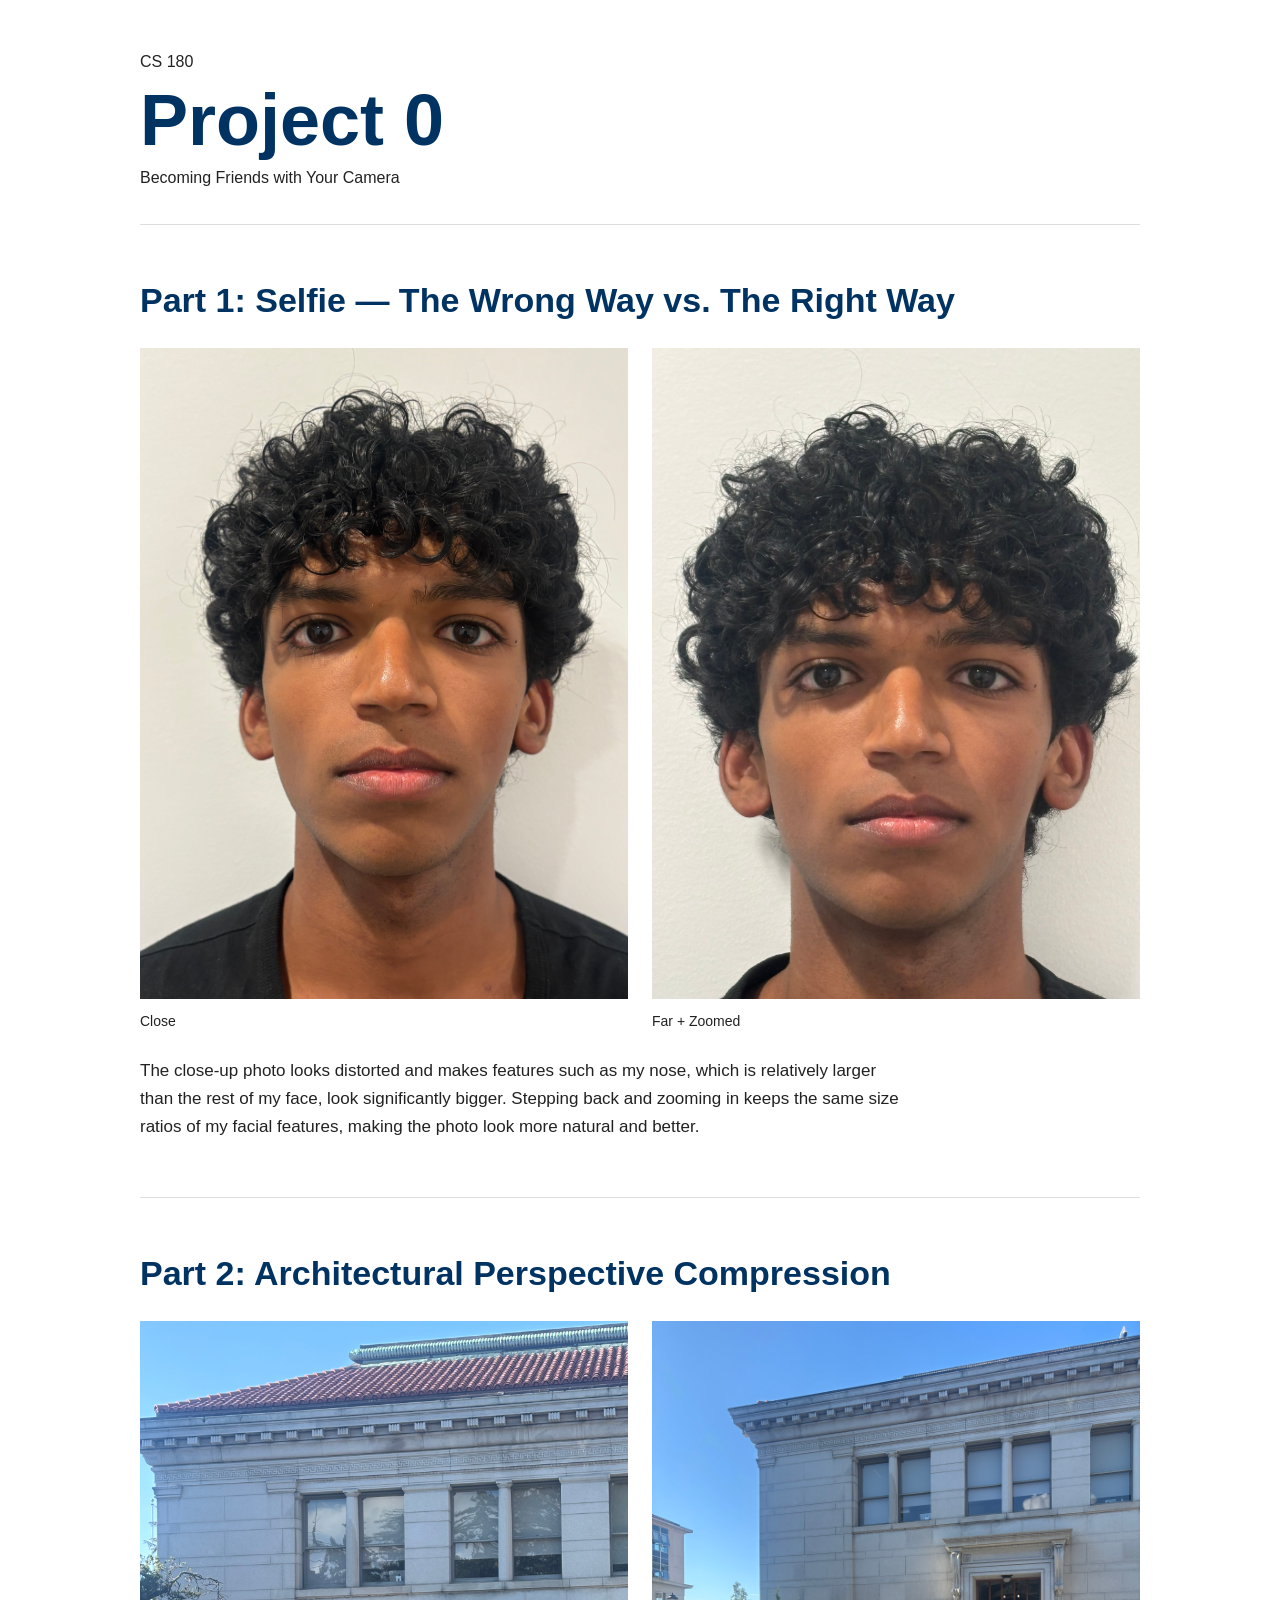
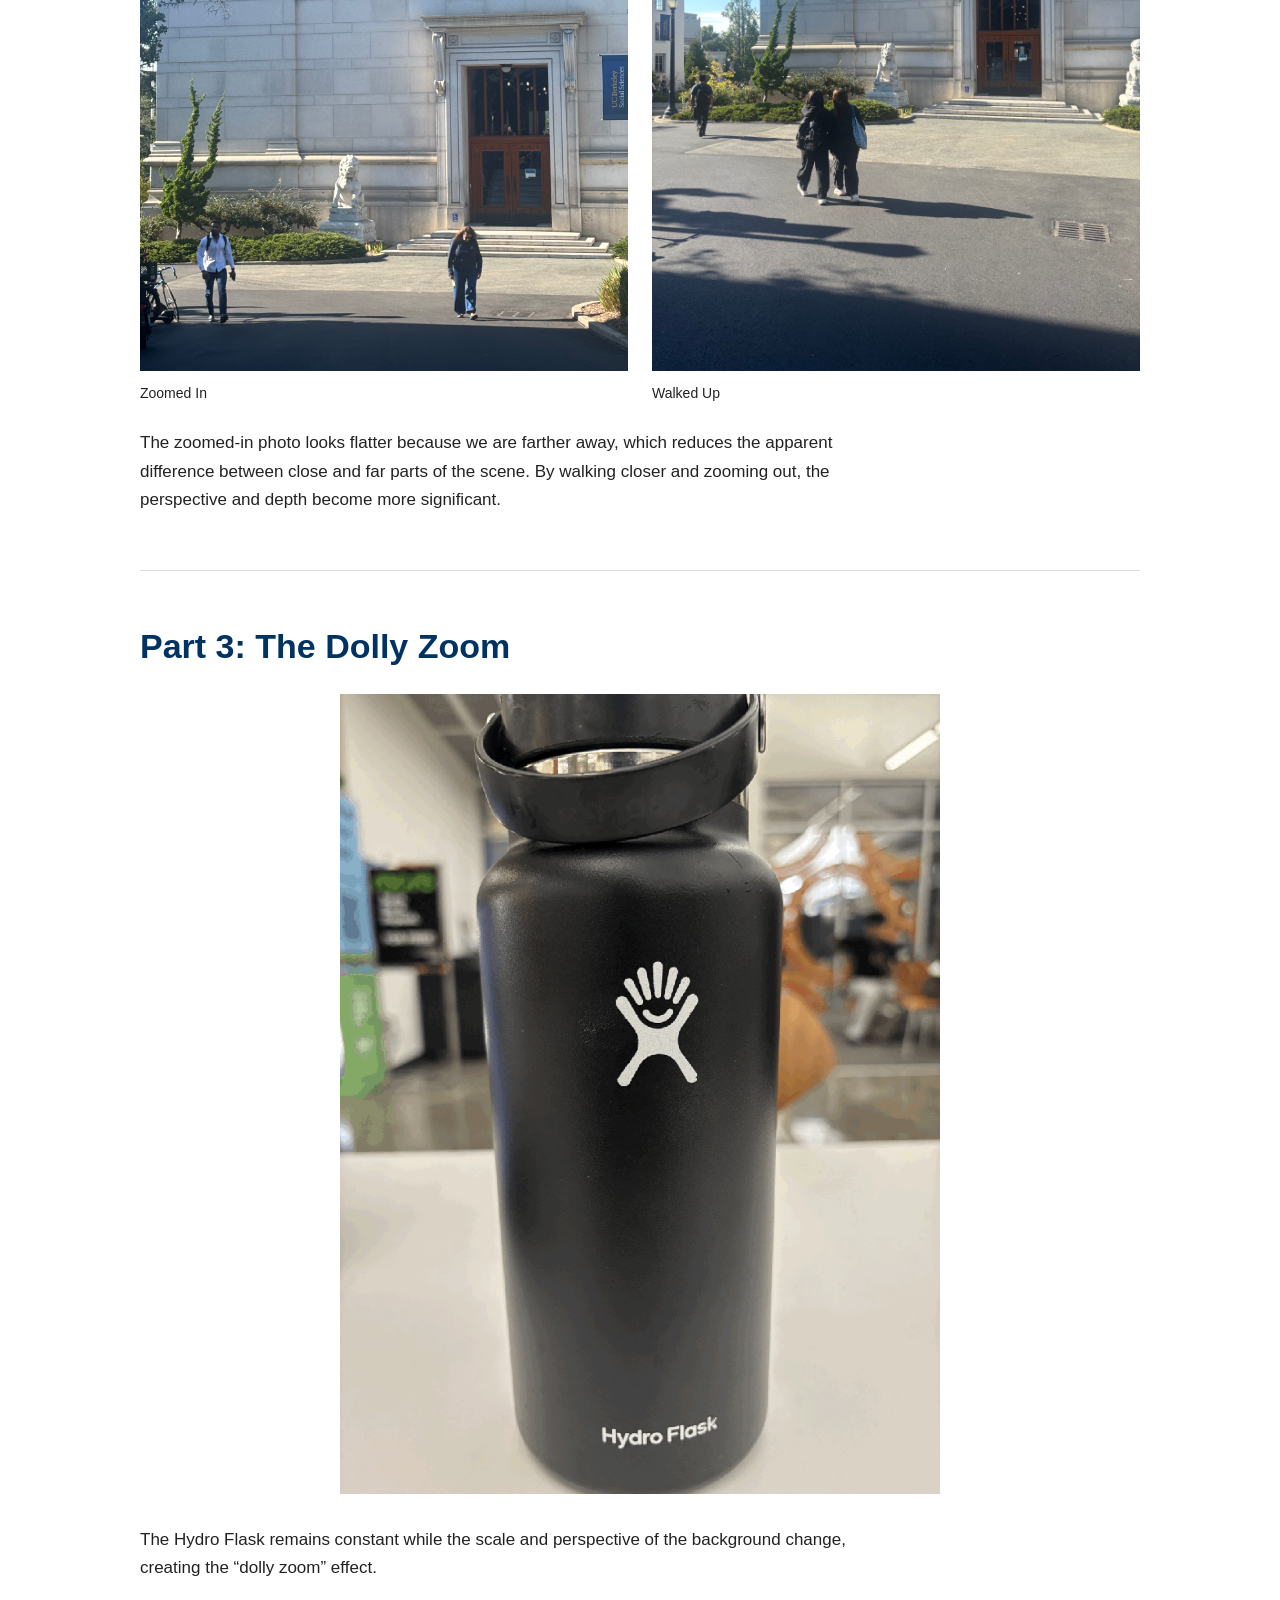
==== index.html @ 65614799 "Add files via upload" ====
<!doctype html>
<html lang="en">
  <head>
    <meta charset="utf-8" />
    <meta name="viewport" content="width=device-width, initial-scale=1" />
    <title>CS 180 — Project 0</title>
    <link rel="stylesheet" href="styles.css" />
  </head>
  <body>
    <main>
      <header>
        <p>CS 180</p>
        <h1>Project 0</h1>
        <p>Becoming Friends with Your Camera</p>
      </header>

      <section>
        <h2>Part 1: Selfie — The Wrong Way vs. The Right Way</h2>
        <div class="image-grid">
          <figure>
            <img src="part-1-close.jpg" alt="Close portrait" />
            <figcaption>Close</figcaption>
          </figure>
          <figure>
            <img src="part-1-far.jpg" alt="Far and zoomed portrait" />
            <figcaption>Far + Zoomed</figcaption>
          </figure>
        </div>
        <p class="explanation">
          The close-up photo looks distorted and makes features such as my nose,
          which is relatively larger than the rest of my face, look significantly
          bigger. Stepping back and zooming in keeps the same size ratios of my
          facial features, making the photo look more natural and better.
        </p>
      </section>

      <section>
        <h2>Part 2: Architectural Perspective Compression</h2>
        <div class="image-grid">
          <figure>
            <img src="part-2-zoomed.jpg" alt="Zoomed-in building" />
            <figcaption>Zoomed In</figcaption>
          </figure>
          <figure>
            <img src="part-2-walked.jpg" alt="Building photographed from closer" />
            <figcaption>Walked Up</figcaption>
          </figure>
        </div>
        <p class="explanation">
          The zoomed-in photo looks flatter because we are farther away, which
          reduces the apparent difference between close and far parts of the
          scene. By walking closer and zooming out, the perspective and depth
          become more significant.
        </p>
      </section>

      <section>
        <h2>Part 3: The Dolly Zoom</h2>
        <figure class="gif">
          <img src="dolly-zoom.gif" alt="Dolly zoom animation" />
        </figure>
        <p class="explanation">
          The Hydro Flask remains constant while the scale and perspective of the
          background change, creating the “dolly zoom” effect.
        </p>
      </section>
    </main>
  </body>
</html>
---- styles.css ----
:root {
  font-family: Arial, Helvetica, sans-serif;
  color: #222;
  background: #fff;
}

* {
  box-sizing: border-box;
}

body {
  margin: 0;
}

main {
  width: min(1000px, calc(100% - 32px));
  margin: 0 auto;
  padding: 48px 0 80px;
}

header {
  padding-bottom: 32px;
  border-bottom: 1px solid #ddd;
}

header p {
  margin: 5px 0;
}

h1 {
  margin: 8px 0;
  color: #003262;
  font-size: clamp(42px, 8vw, 72px);
}

section {
  padding: 56px 0;
  border-bottom: 1px solid #ddd;
}

h2 {
  margin: 0 0 28px;
  color: #003262;
  font-size: clamp(24px, 4vw, 34px);
}

.image-grid {
  display: grid;
  grid-template-columns: repeat(2, minmax(0, 1fr));
  gap: 24px;
}

figure {
  margin: 0;
}

figure img,
.fallback {
  width: 100%;
  aspect-ratio: 3 / 4;
  object-fit: contain;
  background: #f2f2f2;
}

.fallback {
  display: grid;
  place-items: center;
  color: #003262;
  border: 1px solid #ddd;
}

.fallback[hidden] {
  display: none;
}

figcaption {
  margin-top: 10px;
  font-size: 14px;
}

.gif {
  max-width: 600px;
  margin: 0 auto;
}

.gif img {
  height: auto;
  aspect-ratio: auto;
  background: transparent;
}

.explanation {
  max-width: 760px;
  margin: 28px 0 0;
  font-size: 17px;
  line-height: 1.65;
}

@media (max-width: 650px) {
  main {
    width: min(100% - 24px, 1000px);
    padding-top: 28px;
  }

  section {
    padding: 40px 0;
  }

  .image-grid {
    grid-template-columns: 1fr;
  }
}
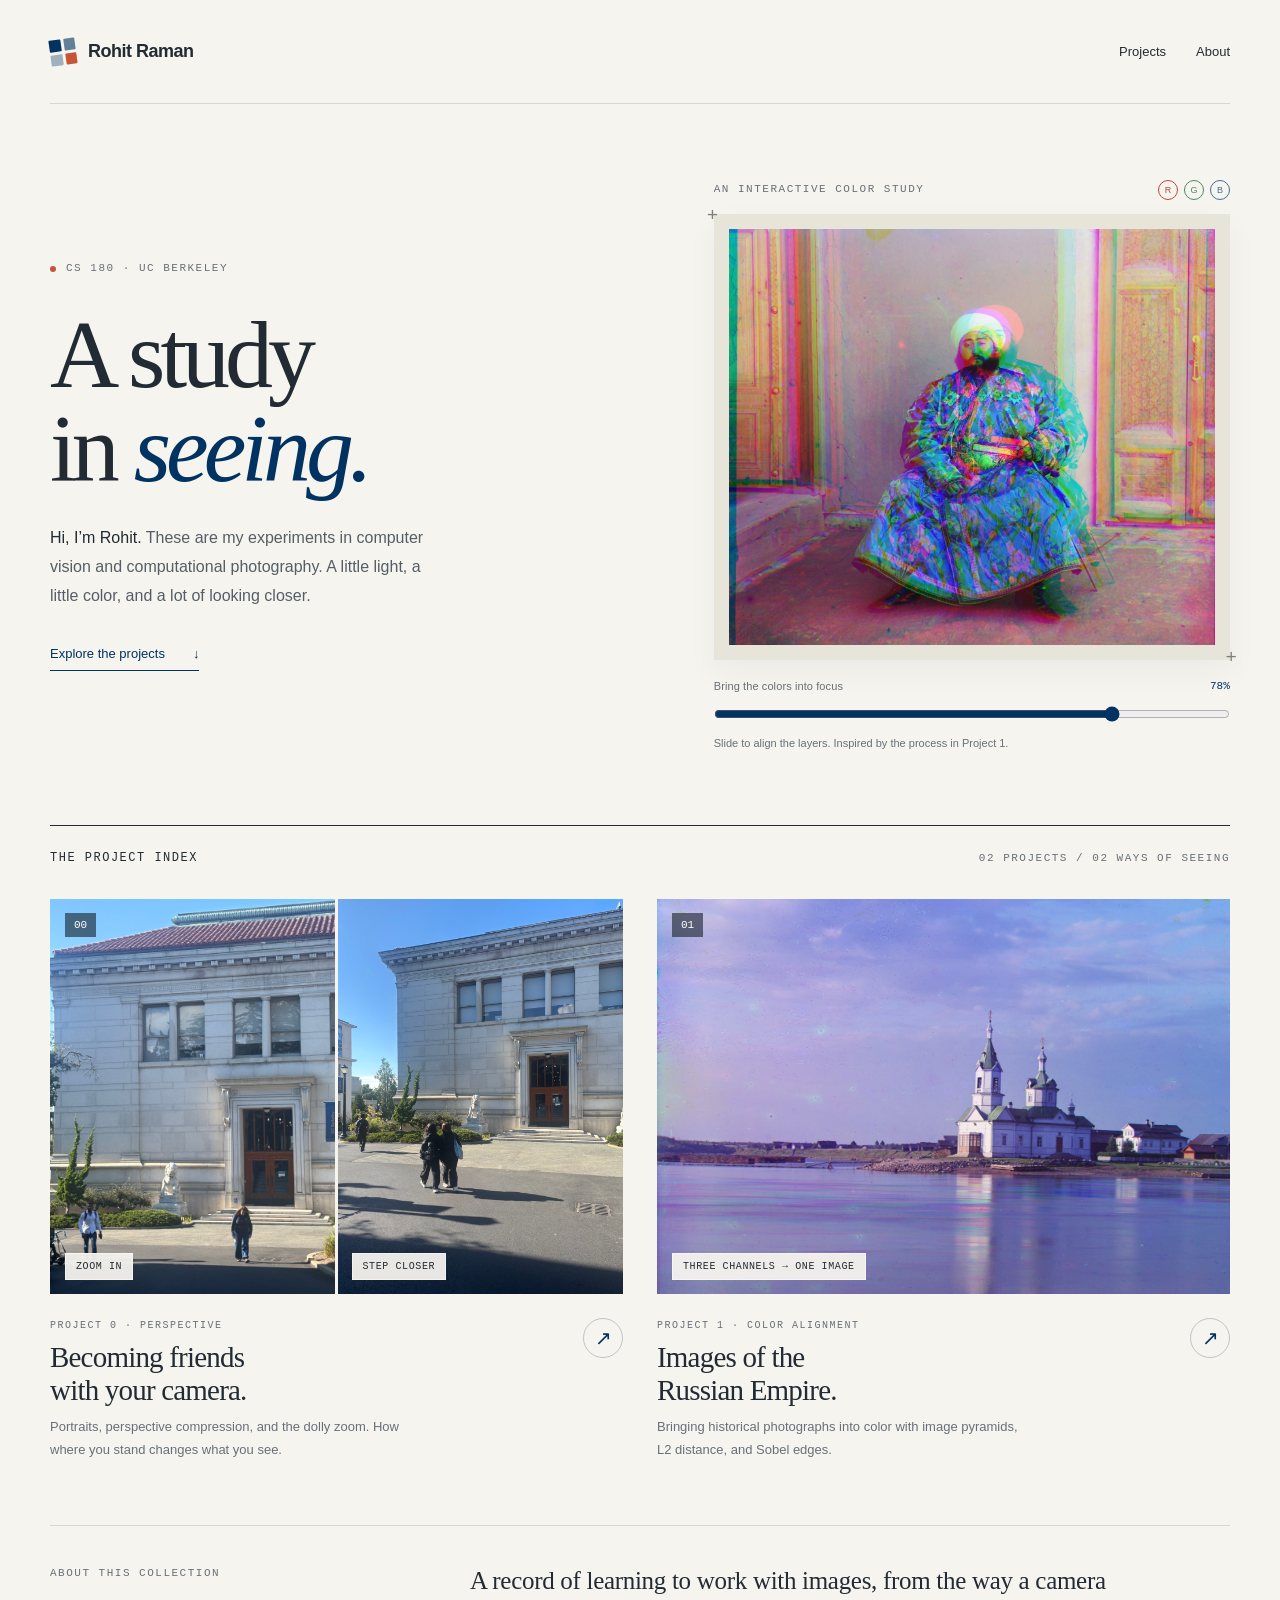
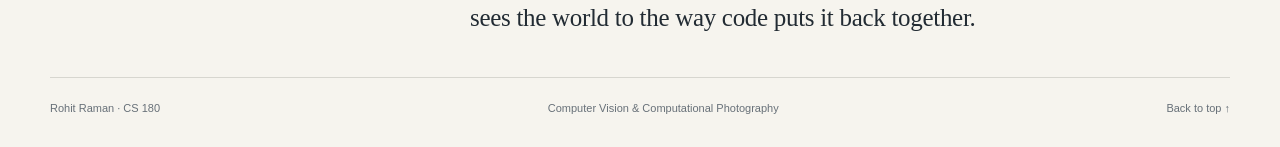
==== commit 6bbf86b7: "Add CS180 portfolio and project writeups" ====
--- a/index.html
+++ b/index.html
@@ -1,69 +1,11 @@
 <!doctype html>
 <html lang="en">
-  <head>
-    <meta charset="utf-8" />
-    <meta name="viewport" content="width=device-width, initial-scale=1" />
-    <title>CS 180 — Project 0</title>
-    <link rel="stylesheet" href="styles.css" />
-  </head>
-  <body>
-    <main>
-      <header>
-        <p>CS 180</p>
-        <h1>Project 0</h1>
-        <p>Becoming Friends with Your Camera</p>
-      </header>
-
-      <section>
-        <h2>Part 1: Selfie — The Wrong Way vs. The Right Way</h2>
-        <div class="image-grid">
-          <figure>
-            <img src="part-1-close.jpg" alt="Close portrait" />
-            <figcaption>Close</figcaption>
-          </figure>
-          <figure>
-            <img src="part-1-far.jpg" alt="Far and zoomed portrait" />
-            <figcaption>Far + Zoomed</figcaption>
-          </figure>
-        </div>
-        <p class="explanation">
-          The close-up photo looks distorted and makes features such as my nose,
-          which is relatively larger than the rest of my face, look significantly
-          bigger. Stepping back and zooming in keeps the same size ratios of my
-          facial features, making the photo look more natural and better.
-        </p>
-      </section>
-
-      <section>
-        <h2>Part 2: Architectural Perspective Compression</h2>
-        <div class="image-grid">
-          <figure>
-            <img src="part-2-zoomed.jpg" alt="Zoomed-in building" />
-            <figcaption>Zoomed In</figcaption>
-          </figure>
-          <figure>
-            <img src="part-2-walked.jpg" alt="Building photographed from closer" />
-            <figcaption>Walked Up</figcaption>
-          </figure>
-        </div>
-        <p class="explanation">
-          The zoomed-in photo looks flatter because we are farther away, which
-          reduces the apparent difference between close and far parts of the
-          scene. By walking closer and zooming out, the perspective and depth
-          become more significant.
-        </p>
-      </section>
-
-      <section>
-        <h2>Part 3: The Dolly Zoom</h2>
-        <figure class="gif">
-          <img src="dolly-zoom.gif" alt="Dolly zoom animation" />
-        </figure>
-        <p class="explanation">
-          The Hydro Flask remains constant while the scale and perspective of the
-          background change, creating the “dolly zoom” effect.
-        </p>
-      </section>
-    </main>
-  </body>
+<head>
+  <meta charset="utf-8">
+  <meta name="viewport" content="width=device-width, initial-scale=1">
+  <meta http-equiv="refresh" content="0; url=docs/">
+  <title>Rohit Raman | CS 180</title>
+  <style>body{margin:0;min-height:100vh;display:grid;place-items:center;background:#f6f4ee;color:#003262;font-family:Georgia,serif}a{color:inherit;text-underline-offset:6px}main{text-align:center}p{font-family:Arial,sans-serif;font-size:14px}</style>
+</head>
+<body><main><h1>A study in seeing.</h1><p><a href="docs/">Open Rohit Raman’s CS 180 portfolio</a></p></main></body>
 </html>
